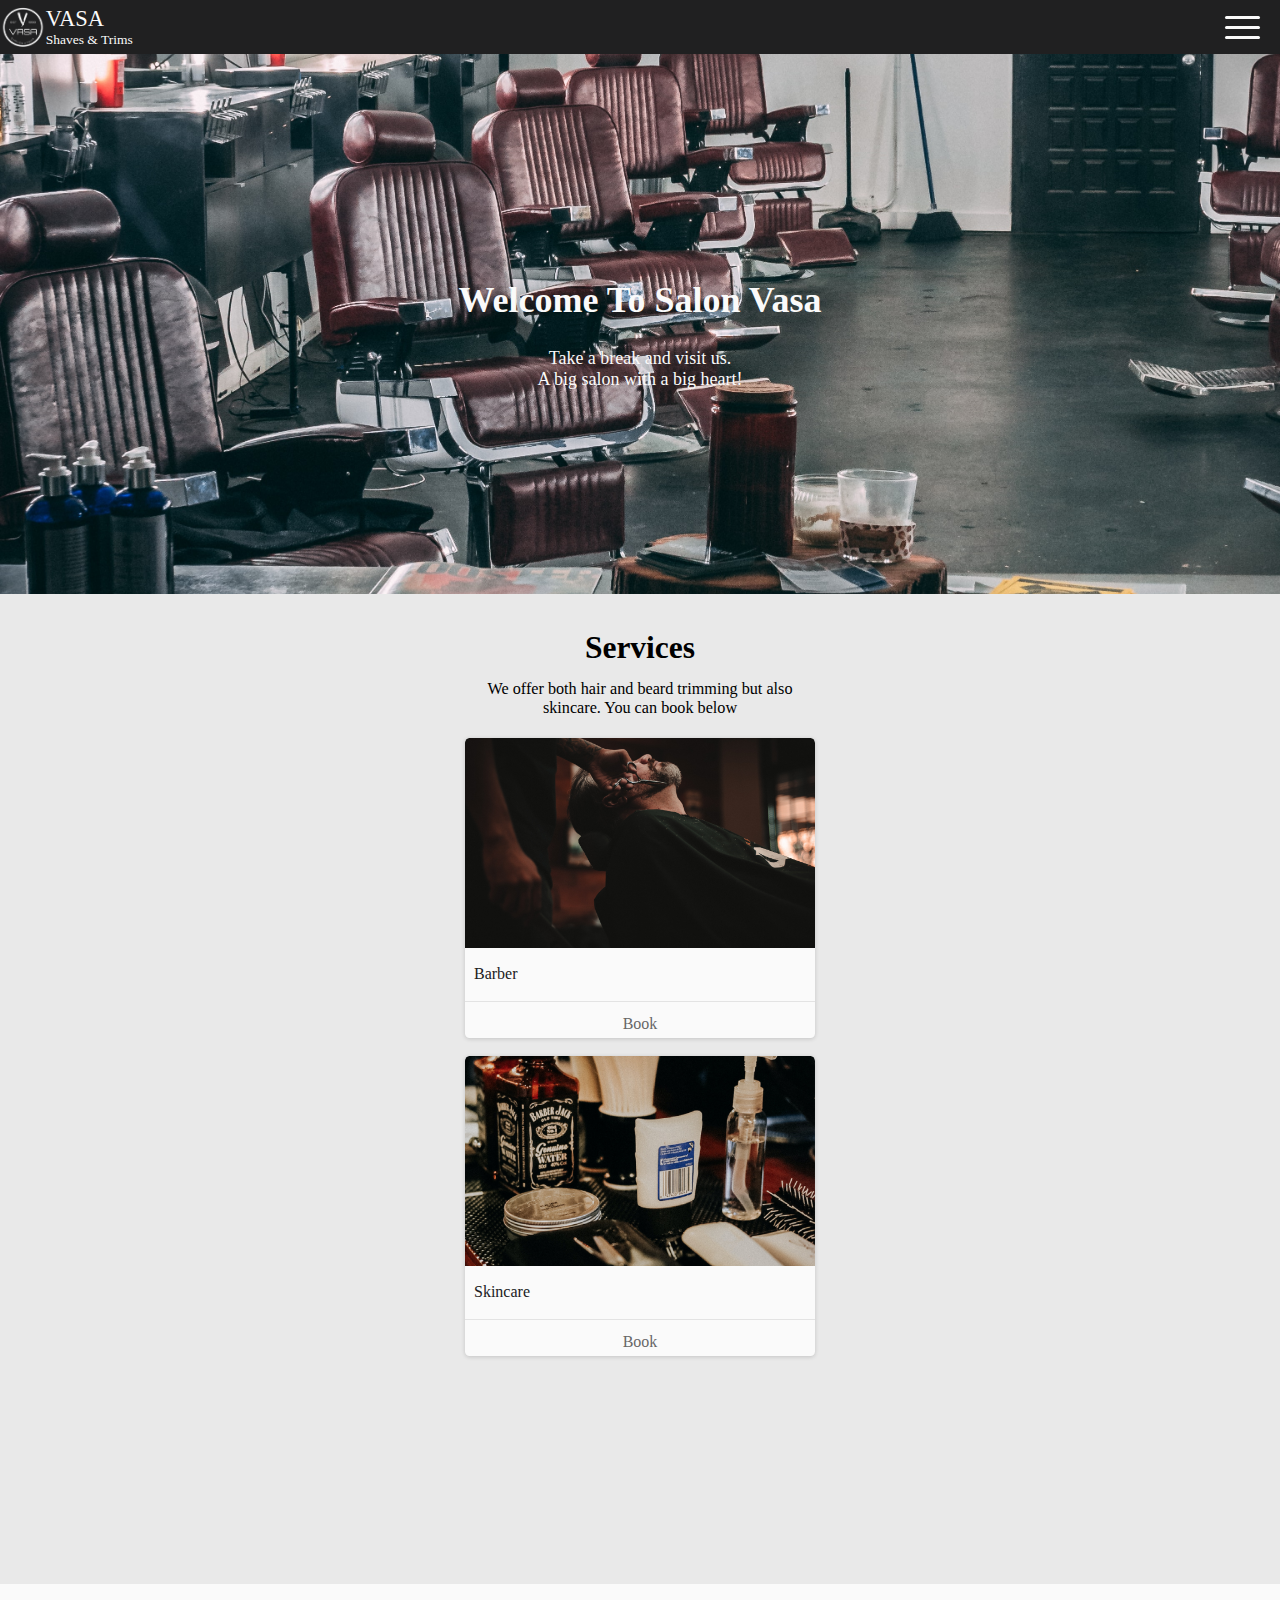
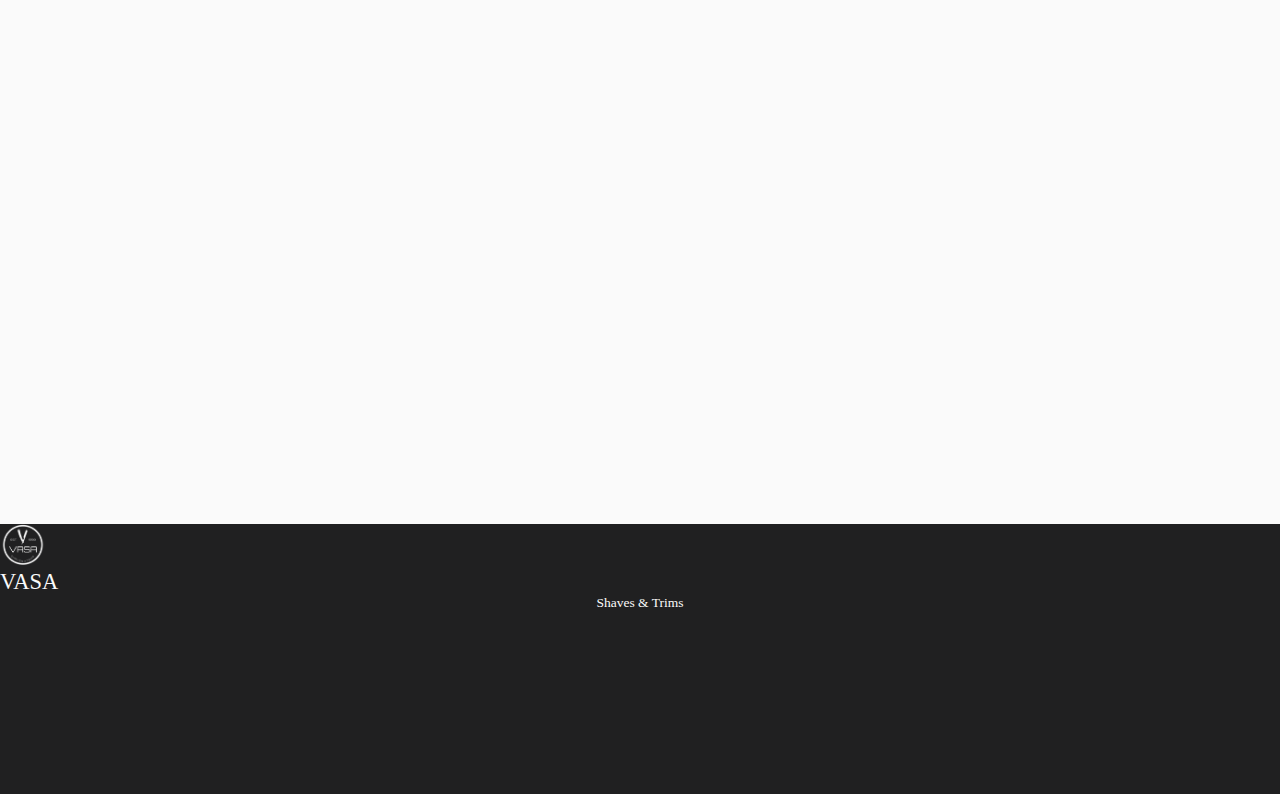
==== index.html @ c84121c0 "03-22" ====
<!DOCTYPE html>
<html lang="en">
<head>
    <meta charset="UTF-8">
    <meta http-equiv="X-UA-Compatible" content="IE=edge">
    <meta name="viewport" content="width=device-width, initial-scale=1.0">
    <link rel="stylesheet" href="/css/style.css">
    <title>Vasa</title>
</head>
<body>

    <div id="gridwrapper_home">

        <header>
            <div id="logo_and_name">
                <img id="logo" src="/img/barberlogo2.png" alt="logo">

                <div>
                    <p id="name">VASA</p>
                    <p id="name2">Shaves & Trims</p>
                </div>
            </div>

            <ul id="nav_links">
                <li><a href="index.html">Home</a></li>
                <li><a href="#">Products</a></li>
                <li><a href="#">Open Hours</a></li>
                <li><a href="#">Book</a></li>
            </ul>

            <div id="burger">
                <div id="line1"></div>
                <div id="line2"></div>
                <div id="line3"></div>
            </div>
        </header>


        <section id="welcome">

            <h1> Welcome To Salon Vasa</h1>

            <p class="slogan">Take a break and visit us.</p>
            <p class="slogan">A big salon with a big heart!</p>

        </section>
            

        <section id="services">

                <div id="service1">
                    <h2>Services</h2>
                    <p>We offer both hair and beard trimming but also skincare. You can book below</p>
                </div>

                <a id="service2" class="gridwrapper_mini" href="#">
                    <div id="service_img1" class="service_img"></div>
                    <p class="service_name"> Barber</p>
                    <div class="book_button">Book</div>
                </a>

                <a id="service3" class="gridwrapper_mini" href="#">
                    <div id="service_img2" class="service_img"></div>
                    <p class="service_name">Skincare</p>
                    <div class="book_button">Book</div>
                </a>

        </section>


        <section id="other_services">

            <h2></h2>

            <div>
                <ul></ul>
                <ul></ul>
                <ul></ul>
                <ul></ul>
            </div>

            <h2></h2>

            <p></p>

        </section>


        <footer>
            <img id="logo" src="/img/barberlogo2.png" alt="logo">

            <div>
                <p id="name">VASA</p>
                <p id="name2">Shaves & Trims</p>
            </div>

            
        </footer>

    </div>

    <script src="js/js.js"></script>
</body>
</html>
---- css/style.css ----
* {
 margin: 0;
 padding: 0;
}

header {
    grid-area: he;
    background-color: rgb(32, 27, 27);
    position: sticky;
    top: 0;
    z-index: 
}

#gridwrapper_home {
    display: grid;
    grid-template-columns: 100%;
    grid-template-rows: 6vh 60vh 110vh 60vh 30vh;
    grid-template-areas:
    "he"
    "we"
    "se"
    "ot"
    "fo";
}

header {
    grid-area: he;
    background-color: rgb(32, 32, 33);
    position: sticky;
    top: 0;
    display: flex;
    justify-content: space-between;
    align-items: center;
}

#logo_and_name {
    display: flex;
    align-items: center; 
}   

#logo {
    height: 4.5vh;
    width: auto;
}

#name {
    color: rgb(250, 250, 250);
    font-size: 2.5vh;
}

#name2 {
    color: rgb(250, 250, 250);
    text-align: center;
    font-size: 1.5vh;
}

#burger div {
    width: 35px;
    height: 3px;
    background-color:rgb(250, 250, 250);
    margin: 7px;
    border-radius: 5px;
    transition: all 0.3s;
    margin-right: 20px;
}

#nav_links {
    display: flex;
    flex-direction: column;
    height: 40vh;
    width: 100%;
    background-color: rgb(32, 32, 33);
    justify-content: space-around;
    position: absolute;
    top: -40vh;
    right: 0px;
    transition: all 0.4s;
    z-index: -1;
}

#nav_links li {
    list-style: none;
    border-top: solid rgb(27, 27, 28) 2px;
    margin-left: 2vw;
    height: 100%;
    display: flex;
    align-items: center;
}

#nav_links a {
    display: flex;
    text-decoration: none;
    color: rgb(250, 250, 250);
}

#nav_links a:hover {
    cursor: pointer;
    text-decoration: underline;
    transition: 0.2s;
}

#burger {
    cursor: pointer;
}

.burger_toggle #line2 {
    opacity: 0;
}

.burger_toggle #line1 {
    transform: rotate(-45deg) translate( -4.5px, 10px);
}

.burger_toggle #line3 {
    transform: rotate(45deg) translate( -4.5px, -10px);
}

.nav_active {
    transform: translateY(45.9vh);
}

#welcome {
    grid-area: we;
    background-image: url(/img/jj-shev-VrxWLZnCcBA-unsplash.jpg);
    background-size: 100% auto;
    background-position: center;
}

h1 {
    color: rgb(250, 250, 250);
    font-size: 4vh;
    text-align: center;
    margin-top: 25vh;
    margin-bottom: 3vh;
}

.slogan {
    color: rgb(250, 250, 250);
    font-size: 2vh;
    text-align: center;
}

#services {
    background-color: rgb(233, 233, 233);
    display: grid;
    grid-template-rows: 10vh 300px 300px;
    grid-template-columns: 350px;
    grid-gap: 2vh;
    padding-top: 4vh;
    justify-content: center;
    grid-template-areas: 
    "s1"
    "s2"
    "s3"
    ;
}

#service1 {
    grid-area: s1;
    text-align: center;
}

#service1 h2{
    font-size: 3.5vh;
}

#service1 p{
    margin-top: 1.5vh;
    font-size: 1.8vh;
    overflow: hidden;
}

#service2 {
    grid-area: s2;
    background-color: rgb(250, 250, 250);
    border-radius: 0.5vh;
    box-shadow: rgba(0, 0, 0, 0.16) 0px 1px 4px;
    overflow: hidden;
    text-decoration: none;
    transition: 0.3s;
}

#service3 {
    grid-area: s3;
    background-color: rgb(250, 250, 250);
    border-radius: 0.5vh;
    box-shadow: rgba(0, 0, 0, 0.16) 0px 1px 4px;
    overflow: hidden;
    text-decoration: none;
    transition: 0.3s;
}

#service2:hover {
    transform:translate(0vh, -0.35vh);
}

#service3:hover {
    transform:translate(0vh, -0.35vh);
}

.gridwrapper_mini {
    display: grid;
    grid-template-columns: 100%;
    grid-template-rows: 70% 17.5% 17.5%;
    grid-template-areas:
    "si"
    "sn"
    "bb"
    ;
}

.service_img {
    grid-area: si;
}

#service_img1 {
    background-image: url(/img/allef-vinicius-IvQeAVeJULw-unsplash.jpg);
    background-position: center;
    background-size: 100% auto;
    border-top-left-radius: 0.5vh;
    border-top-right-radius: 0.5vh;
}

#service_img2 {
    background-image: url(/img/dwi-rina-0_8qlYOmX7g-unsplash.jpg);
    background-position: center;
    background-size: 100% auto;
    border-top-left-radius: 0.5vh;
    border-top-right-radius: 0.5vh;
}

.service_name {
    grid-area: sn;
    display: flex;
    align-items: center;
    padding-left: 1vh;
    color: rgb(32, 32, 33);
}

.book_button {
    grid-area: bb;
    text-align: center;
    border-top: solid 1px rgb(227, 227, 227);
    padding-top: 1.5vh;
    text-decoration: none;
    color: rgb(103, 103, 103);
    transition: 0.3s;
}

.book_button:hover {
    background-color: rgb(225, 225, 225);
    color: rgb(92, 92, 92);
}


#other_services {
    grid-area: ot;
    background-color: rgb(250, 250, 250);
}

footer {
    grid-area: fo;
    background-color: rgb(32, 32, 33);
}



@media screen and (min-width: 800px) {

}
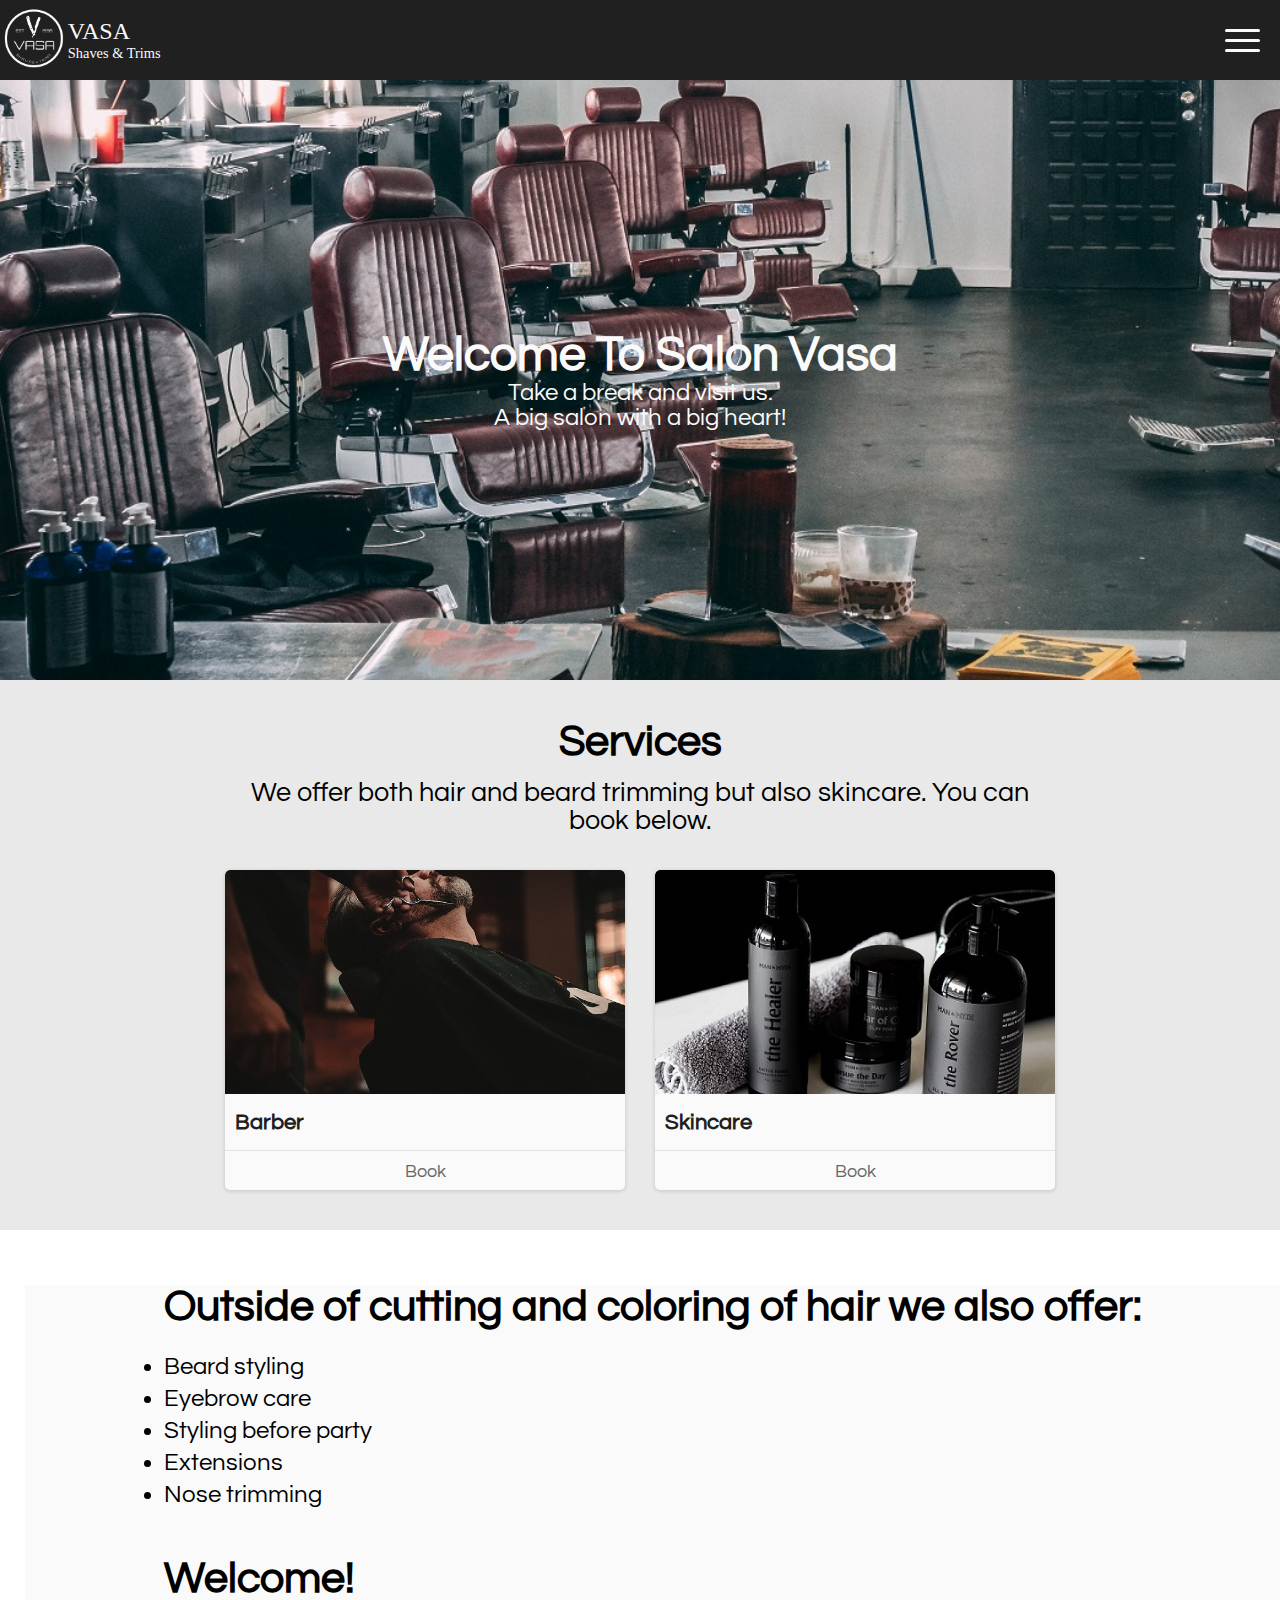
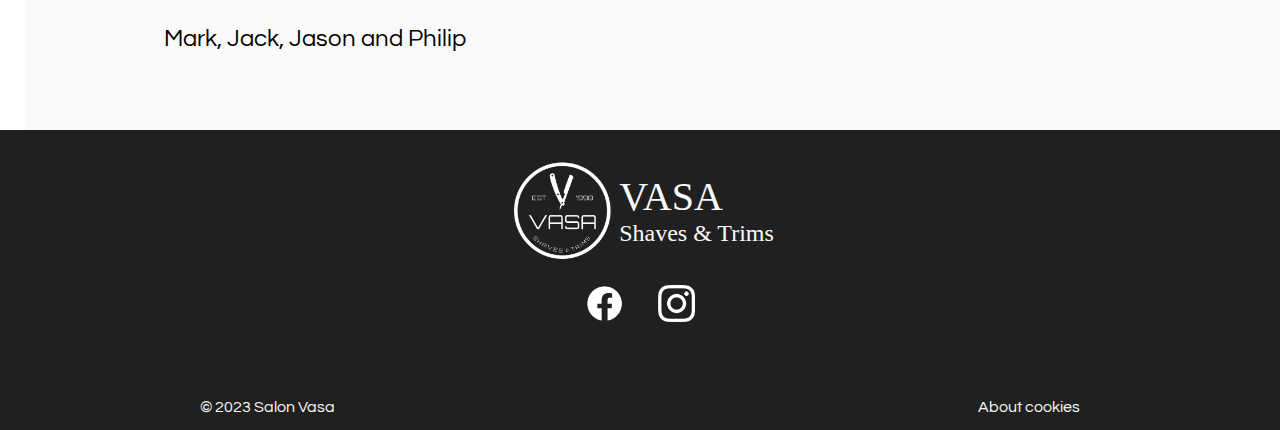
==== commit 748d904b: "04/02" ====
--- a/index.html
+++ b/index.html
@@ -5,6 +5,9 @@
     <meta http-equiv="X-UA-Compatible" content="IE=edge">
     <meta name="viewport" content="width=device-width, initial-scale=1.0">
     <link rel="stylesheet" href="/css/style.css">
+    <link rel="preconnect" href="https://fonts.googleapis.com">
+    <link rel="preconnect" href="https://fonts.gstatic.com" crossorigin>
+    <link href="https://fonts.googleapis.com/css2?family=Questrial&display=swap" rel="stylesheet">
     <title>Vasa</title>
 </head>
 <body>
@@ -13,7 +16,7 @@
 
         <header>
             <div id="logo_and_name">
-                <img id="logo" src="/img/barberlogo2.png" alt="logo">
+                <a href="index.html"><img id="logo" src="/img/barberlogo2.png" alt="logo"></a> 
 
                 <div>
                     <p id="name">VASA</p>
@@ -22,10 +25,11 @@
             </div>
 
             <ul id="nav_links">
-                <li><a href="index.html">Home</a></li>
-                <li><a href="#">Products</a></li>
-                <li><a href="#">Open Hours</a></li>
-                <li><a href="#">Book</a></li>
+                <li><a href="index.html"><p>Home</p></a></li>
+                <li><a href="products.html"><p>Products</p></a></li>
+                <li><a href="open_hours.html"><p>Open Hours</p></a></li>
+                <li><a href="#"><p>Book</p></a></li>
+                <li><a href="about_us.html"><p>About Us</p></a></li>
             </ul>
 
             <div id="burger">
@@ -50,7 +54,7 @@
 
                 <div id="service1">
                     <h2>Services</h2>
-                    <p>We offer both hair and beard trimming but also skincare. You can book below</p>
+                    <p>We offer both hair and beard trimming but also skincare. You can book below.</p>
                 </div>
 
                 <a id="service2" class="gridwrapper_mini" href="#">
@@ -69,32 +73,45 @@
 
 
         <section id="other_services">
+            <div>
+                <h2>Outside of cutting and coloring of hair we also offer:</h2>
 
-            <h2></h2>
+                <div class="service_list">
+                    <li>Beard styling</li>
+                    <li>Eyebrow care</li>
+                    <li>Styling before party</li>
+                    <li>Extensions</li>
+                    <li>Nose trimming</li>
+                </div>
+        
 
-            <div>
-                <ul></ul>
-                <ul></ul>
-                <ul></ul>
-                <ul></ul>
-            </div>
+                <h2>Welcome!</h2>
 
-            <h2></h2>
-
-            <p></p>
+                <p>Mark, Jack, Jason and Philip</p>
+            </div>   
 
         </section>
 
 
         <footer>
-            <img id="logo" src="/img/barberlogo2.png" alt="logo">
+            <div class="footer_logo_name">
+                <img id="footer_logo" src="/img/barberlogo2.png" alt="logo">
 
-            <div>
-                <p id="name">VASA</p>
-                <p id="name2">Shaves & Trims</p>
+                <div>
+                    <p id="name_footer">VASA</p>
+                    <p id="name_footer2">Shaves & Trims</p>
+                </div>
             </div>
 
-            
+            <div class="insta_fb">
+                <img id="facebook" src="/img/f_logo_RGB-White_58.png" alt="facebook">
+                <img id="insta" src="/img/Instagram_Glyph_White.png" alt="insta">
+            </div>
+
+            <div class="footer_text">
+                <p>&copy; 2023 Salon Vasa</p>
+                <p id="about_us_footer">About cookies</p>
+            </div>
         </footer>
 
     </div>
--- a/css/style.css
+++ b/css/style.css
@@ -3,18 +3,14 @@
  padding: 0;
 }
 
-header {
-    grid-area: he;
-    background-color: rgb(32, 27, 27);
-    position: sticky;
-    top: 0;
-    z-index: 
+body {
+    background-color: rgb;
 }
 
 #gridwrapper_home {
     display: grid;
     grid-template-columns: 100%;
-    grid-template-rows: 6vh 60vh 110vh 60vh 30vh;
+    grid-template-rows: 80px 500px 880px 500px 300px;
     grid-template-areas:
     "he"
     "we"
@@ -31,6 +27,7 @@
     display: flex;
     justify-content: space-between;
     align-items: center;
+    z-index: 2;
 }
 
 #logo_and_name {
@@ -39,19 +36,19 @@
 }   
 
 #logo {
-    height: 4.5vh;
+    height: 60px;
     width: auto;
 }
 
 #name {
     color: rgb(250, 250, 250);
-    font-size: 2.5vh;
+    font-size: 1.5rem;
 }
 
 #name2 {
     color: rgb(250, 250, 250);
     text-align: center;
-    font-size: 1.5vh;
+    font-size: 0.9rem;
 }
 
 #burger div {
@@ -67,12 +64,12 @@
 #nav_links {
     display: flex;
     flex-direction: column;
-    height: 40vh;
+    height: 400px;
     width: 100%;
     background-color: rgb(32, 32, 33);
     justify-content: space-around;
     position: absolute;
-    top: -40vh;
+    top: -400px;
     right: 0px;
     transition: all 0.4s;
     z-index: -1;
@@ -81,22 +78,33 @@
 #nav_links li {
     list-style: none;
     border-top: solid rgb(27, 27, 28) 2px;
-    margin-left: 2vw;
     height: 100%;
     display: flex;
     align-items: center;
 }
 
 #nav_links a {
-    display: flex;
+    width: 100%;
+    height: 100%;
+    display: flex;
+    align-items: center;
     text-decoration: none;
-    color: rgb(250, 250, 250);
+}
+
+#nav_links p {
+    margin-left: 15px;
+    color: rgb(250, 250, 250);
+    font-size: 1.3rem;
 }
 
 #nav_links a:hover {
     cursor: pointer;
-    text-decoration: underline;
     transition: 0.2s;
+    background-color: rgb(225, 225, 225);
+}
+
+#nav_links a:hover p {
+    color: rgb(27, 27, 28);
 }
 
 #burger {
@@ -116,7 +124,7 @@
 }
 
 .nav_active {
-    transform: translateY(45.9vh);
+    transform: translateY(480px);
 }
 
 #welcome {
@@ -124,29 +132,32 @@
     background-image: url(/img/jj-shev-VrxWLZnCcBA-unsplash.jpg);
     background-size: 100% auto;
     background-position: center;
+    display: flex;
+    flex-direction: column;
+    justify-content: center;
 }
 
 h1 {
     color: rgb(250, 250, 250);
-    font-size: 4vh;
+    font-family: 'Questrial', sans-serif;
+    font-size: 3rem;
     text-align: center;
-    margin-top: 25vh;
-    margin-bottom: 3vh;
 }
 
 .slogan {
     color: rgb(250, 250, 250);
-    font-size: 2vh;
+    font-size: 1.5rem;
     text-align: center;
+    font-family: 'Questrial', sans-serif;
 }
 
 #services {
     background-color: rgb(233, 233, 233);
     display: grid;
-    grid-template-rows: 10vh 300px 300px;
-    grid-template-columns: 350px;
-    grid-gap: 2vh;
-    padding-top: 4vh;
+    grid-template-rows: 100px 320px 320px;
+    grid-template-columns: 92vw;
+    grid-gap: 30px;
+    padding-top: 40px;
     justify-content: center;
     grid-template-areas: 
     "s1"
@@ -158,22 +169,23 @@
 #service1 {
     grid-area: s1;
     text-align: center;
+    font-family: 'Questrial', sans-serif;
 }
 
 #service1 h2{
-    font-size: 3.5vh;
+    font-size: 2.1rem;
 }
 
 #service1 p{
-    margin-top: 1.5vh;
-    font-size: 1.8vh;
+    margin-top: 15px;
+    font-size: 1.4rem;
     overflow: hidden;
 }
 
 #service2 {
     grid-area: s2;
     background-color: rgb(250, 250, 250);
-    border-radius: 0.5vh;
+    border-radius: 5px;
     box-shadow: rgba(0, 0, 0, 0.16) 0px 1px 4px;
     overflow: hidden;
     text-decoration: none;
@@ -183,7 +195,7 @@
 #service3 {
     grid-area: s3;
     background-color: rgb(250, 250, 250);
-    border-radius: 0.5vh;
+    border-radius: 5px;
     box-shadow: rgba(0, 0, 0, 0.16) 0px 1px 4px;
     overflow: hidden;
     text-decoration: none;
@@ -192,10 +204,12 @@
 
 #service2:hover {
     transform:translate(0vh, -0.35vh);
+    z-index: 1;
 }
 
 #service3:hover {
     transform:translate(0vh, -0.35vh);
+    z-index: 1;
 }
 
 .gridwrapper_mini {
@@ -217,34 +231,38 @@
     background-image: url(/img/allef-vinicius-IvQeAVeJULw-unsplash.jpg);
     background-position: center;
     background-size: 100% auto;
-    border-top-left-radius: 0.5vh;
-    border-top-right-radius: 0.5vh;
+    border-top-left-radius: 5px;
+    border-top-right-radius: 5px;
 }
 
 #service_img2 {
-    background-image: url(/img/dwi-rina-0_8qlYOmX7g-unsplash.jpg);
+    background-image: url(/img/the-nix-company-tR-fqLlBg5c-unsplash.jpg);
     background-position: center;
     background-size: 100% auto;
-    border-top-left-radius: 0.5vh;
-    border-top-right-radius: 0.5vh;
+    border-top-left-radius: 5px;
+    border-top-right-radius: 5px;
 }
 
 .service_name {
     grid-area: sn;
     display: flex;
     align-items: center;
-    padding-left: 1vh;
+    padding-left: 10px;
     color: rgb(32, 32, 33);
+    font-family: 'Questrial', sans-serif;
+    font-size: 1.4rem;
+    font-weight: bolder;
 }
 
 .book_button {
     grid-area: bb;
     text-align: center;
     border-top: solid 1px rgb(227, 227, 227);
-    padding-top: 1.5vh;
+    padding-top: 3%;
     text-decoration: none;
     color: rgb(103, 103, 103);
     transition: 0.3s;
+    font-family: 'Questrial', sans-serif;
 }
 
 .book_button:hover {
@@ -256,15 +274,373 @@
 #other_services {
     grid-area: ot;
     background-color: rgb(250, 250, 250);
+    margin: 25px 0 0 20px;
+    display: flex;
+    justify-content: center;
+}
+
+#other_services h2 {
+    font-family: 'Questrial', sans-serif;
+    margin-bottom: 25px;
+    font-size: 2.1rem;
+}
+
+#other_services p{
+    font-family: 'Questrial', sans-serif;
+    font-size: 1.5rem;
+}
+
+.service_list {
+    margin-bottom: 50px;
+}
+
+
+.service_list li{
+    font-family: 'Questrial', sans-serif;
+    margin-bottom: 7px;
+    font-size: 1.5rem;
 }
 
 footer {
     grid-area: fo;
     background-color: rgb(32, 32, 33);
-}
-
-
-
-@media screen and (min-width: 800px) {
+    position: relative;
+}
+
+.footer_logo_name {
+    display: flex;
+    align-items: center;
+    justify-content: center;
+    margin-top: 30px;
+}
+
+#name_footer {
+    font-size: 40px;
+    color: rgb(250, 250, 250);
+}
+
+#name_footer2{
+    font-size: 18px;
+    color: rgb(250, 250, 250);
+}
+
+#footer_logo {
+    height: 75px;
+    width: auto;
+}
+
+.insta_fb {
+    display: flex;
+    justify-content: center;
+    align-items: center;
+    gap: 20px;
+    margin-top: 30px;
+}
+
+#facebook {
+    height: 37px;
+    width: auto;
+}
+
+#insta {
+    height: 37px;
+    width: auto;
+}
+
+.footer_text {
+    position: absolute;
+    display: flex;
+    justify-content: space-between;
+    bottom: 0;
+    left: 0;
+    right: 0;
+    margin: 0 10px 15px 10px;
+}
+
+.footer_text p {
+    color: rgb(250, 250, 250);
+    font-family: 'Questrial', sans-serif;
+}
+
+#gridwrapper_open_hours{
+    display: grid;
+    grid-template-columns: 100%;
+    grid-template-rows: 80px minmax(calc(100vh - (80px + 300px)), 420px) 300px;
+    grid-template-areas:
+    "he"
+    "oh"
+    "fo";
+}
+
+#open_hours {
+    grid-area: oh;
+}
+
+#opening_hours h2 {
+    text-align: center;
+    font-family: 'Questrial', sans-serif;
+    font-size: 2.2rem;
+    margin: 20px 0 40px 0;
+}
+
+.schedule {
+    display: flex;
+    flex-direction: column;
+    gap: 4vh;
+    align-content: center;
+    margin: 0 20px 0 20px;
+}
+
+.day_time {
+    display: flex;
+    justify-content: space-between;
+    font-size: 1.3rem;
+}
+
+.day_time p {
+    font-family: 'Questrial', sans-serif;
+}
+
+.day {
+    font-weight: bolder;
+}
+
+#gridwrapper_aboutus{
+    display: grid;
+    grid-template-columns: 100%;
+    grid-template-rows: 80px 300px;
+    grid-template-areas:
+    "he"
+    "fo";
+}
+
+
+#gridwrapper_products{
+    display: grid;
+    grid-template-columns: 100%;
+    grid-template-rows: 80px 1000px 300px;
+    grid-template-areas:
+    "he"
+    "pr"
+    "fo";
+}
+
+.gridwrapper_mini_products {
+    display: grid;
+    grid-template-columns: 90vw;
+    grid-template-rows: 50px 250px 250px 250px 250px;
+    grid-template-areas:
+    "h2"
+    "p1"
+    "p2"
+    "p3"
+    "p4"
+    ;
+}
+
+#products_title {
+    grid-area: h2;
+}
+
+#product1 {
+    grid-area: p1;
+}
+
+#product2{
+    grid-area: p2;
+}
+
+#product3{
+    grid-area: p3;
+}
+
+#product4{
+    grid-area: p4;
+}
+
+.product img {
+    height: 100px;
+    width: auto;
+}
+
+
+@media screen and (min-width: 500px) {
+    #services {
+        grid-template-columns: 400px;
+    }
+
+    #gridwrapper_home {
+        grid-template-rows: 80px 500px 880px 450px 300px;
+    }  
+}
+
+@media screen and (min-width: 900px) {
+    #services {
+        grid-template-rows: 100px 320px;
+        grid-template-columns: 400px 400px;
+        grid-gap: 50px 30px;
+        grid-template-areas: 
+        "s1 s1"
+        "s2 s3"
+        ;
+    }
+
+    #service1 h2{
+        font-size: 2.7rem;
+    }
+
+    #service1 p{
+        margin-top: 15px;
+        font-size: 1.7rem;
+        overflow: hidden;
+    }
+
+    #gridwrapper_home {
+        grid-template-rows: 80px 600px 550px 500px 300px;
+    }
+
+    h1 {
+        font-size: 3rem;
+    }
+    
+    .slogan {
+        font-size: 1.5rem;
+    }
+
+    #other_services {
+        margin: 55px 0 0 25px;
+    }
+
+    #other_services h2 {
+        font-size: 2.7rem;
+    }
+
+    .footer_text {
+        margin: 0 200px 15px 200px;
+    }
+
+    #name_footer {
+        font-size: 2.5rem;
+        color: rgb(250, 250, 250);
+    }
+    
+    #name_footer2{
+        font-size: 1.5rem;
+        color: rgb(250, 250, 250);
+    }
+    
+    #footer_logo {
+        height: 100px;
+        width: auto;
+    }
+    
+    .insta_fb {
+        gap: 35px;
+        margin-top: 25px;
+    }
+
+    .display_pc1 {
+        display: block;
+        margin-left: auto;
+        margin-right: auto;
+        width: 700px
+    }
+    
+    #opening_hours h2 {
+        font-size: 3rem;
+        margin-bottom: 70px;
+        margin-top: 50px;
+    }
+    
+    .schedule {
+        gap: 50px;
+    }
+    
+    .day_time {
+        font-size: 1.7rem;
+    }
+
+    #gridwrapper_open_hours{
+        grid-template-rows: 80px minmax(calc(100vh - (80px + 300px)), 700px) 300px;
+    }
+
+    .book_button {
+        font-size: 1.1rem;
+    }
+
+}
+
+@media screen and (min-width: 1400px) {
+    #services {
+        grid-template-rows: 100px 500px;
+        grid-template-columns: 650px 650px;
+        grid-gap: 50px 3vw;
+        grid-template-areas: 
+        "s1 s1"
+        "s2 s3"
+        ;
+    }
+
+    #service1 h2{
+        font-size: 3rem;
+    }
+
+    #service1 p{
+        margin-top: 15px;
+        font-size: 2rem;
+        overflow: hidden;
+    }
+
+    #gridwrapper_home {
+        grid-template-rows: 80px 600px 750px 500px 300px; 
+    }
+
+    h1 {
+        font-size: 4rem;
+    }
+    
+    .slogan {
+        font-size: 2rem;
+    }
+
+    #other_services {
+        margin: 55px 0 0 25px;
+    }
+
+    #other_services h2 {
+        font-size: 3rem;
+    }
+
+    .footer_text {
+        margin: 0 25% 15px 25%;
+    }
+    
+    #name_footer {
+        font-size: 3rem;
+        color: rgb(250, 250, 250);
+    }
+    
+    #name_footer2{
+        font-size: 1.8rem;
+        color: rgb(250, 250, 250);
+    }
+    
+    #footer_logo {
+        height: 120px;
+        width: auto;
+    }
+    
+    .insta_fb {
+        gap: 40px;
+        margin-top: 30px;
+    }
+
+    .display_pc1 {
+        width: 1000px
+    }
+
+    .book_button {
+        font-size: 1.3rem;
+    }
 
 }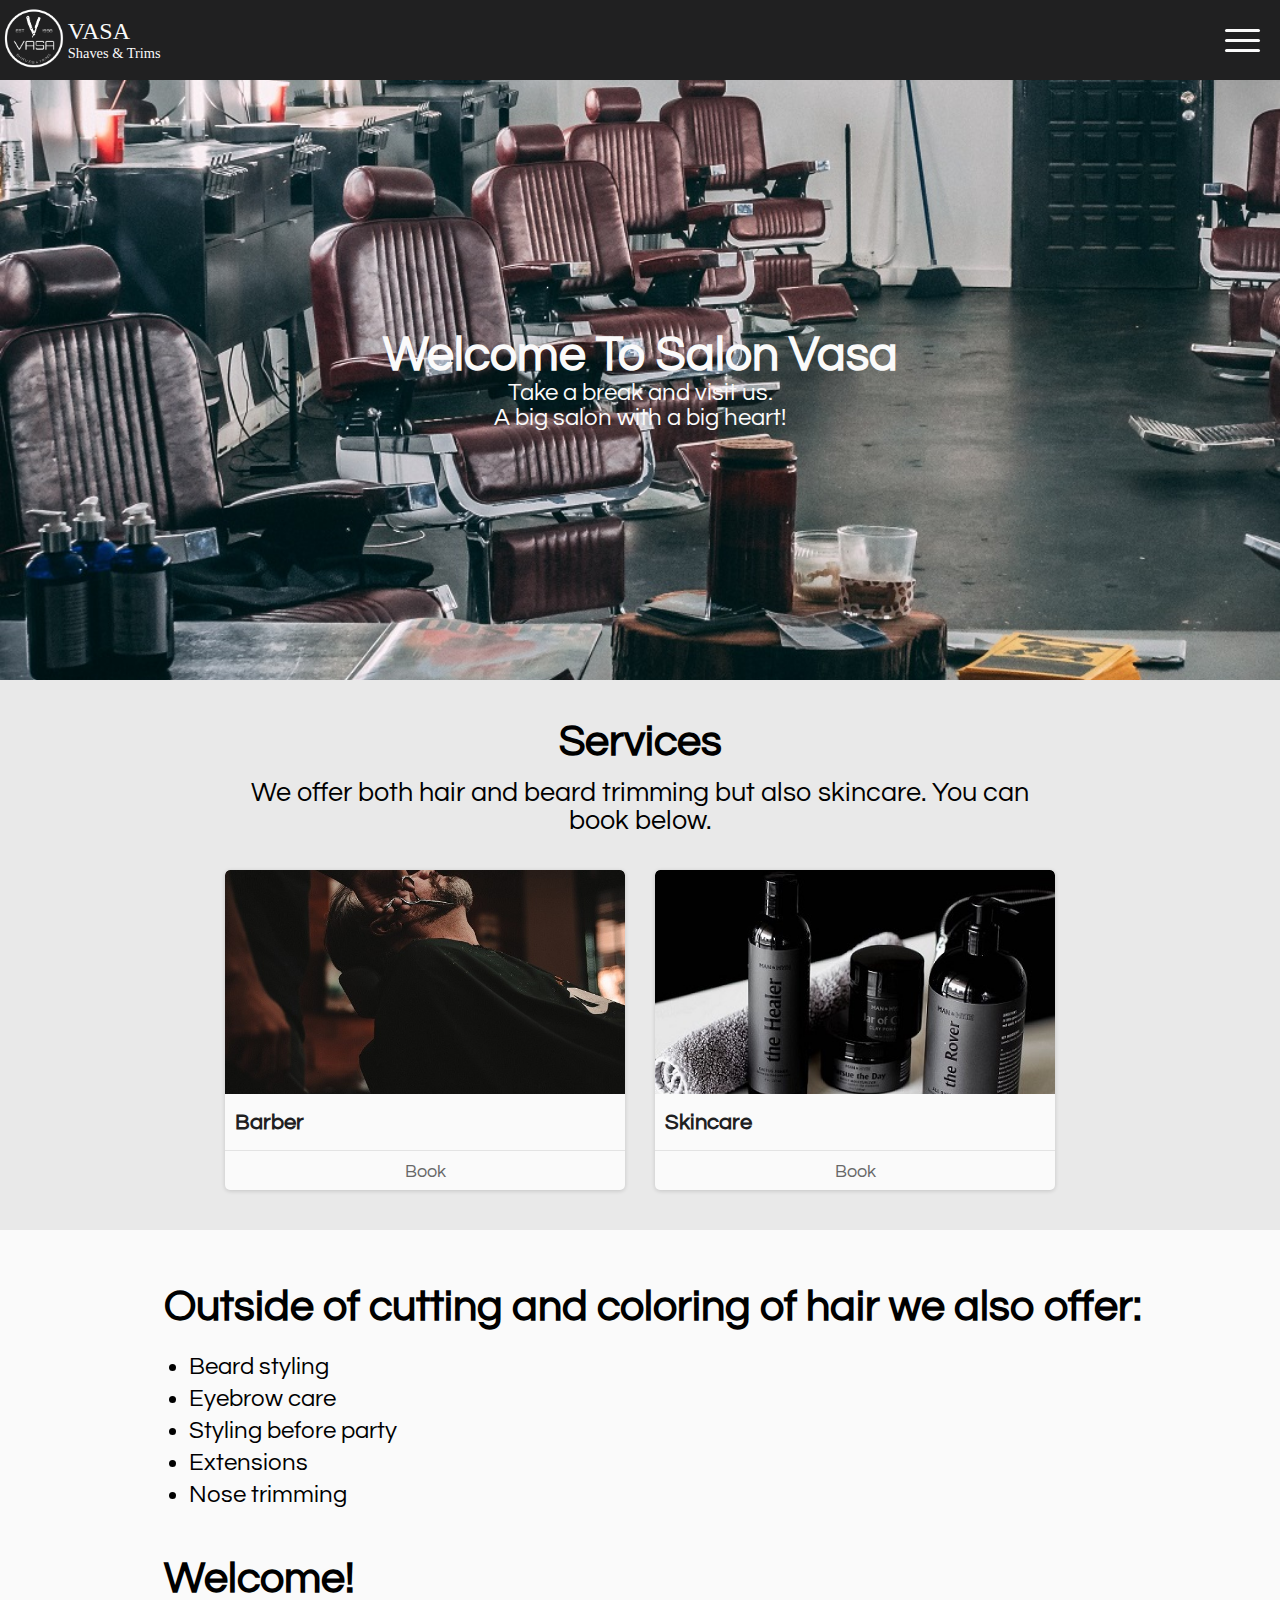
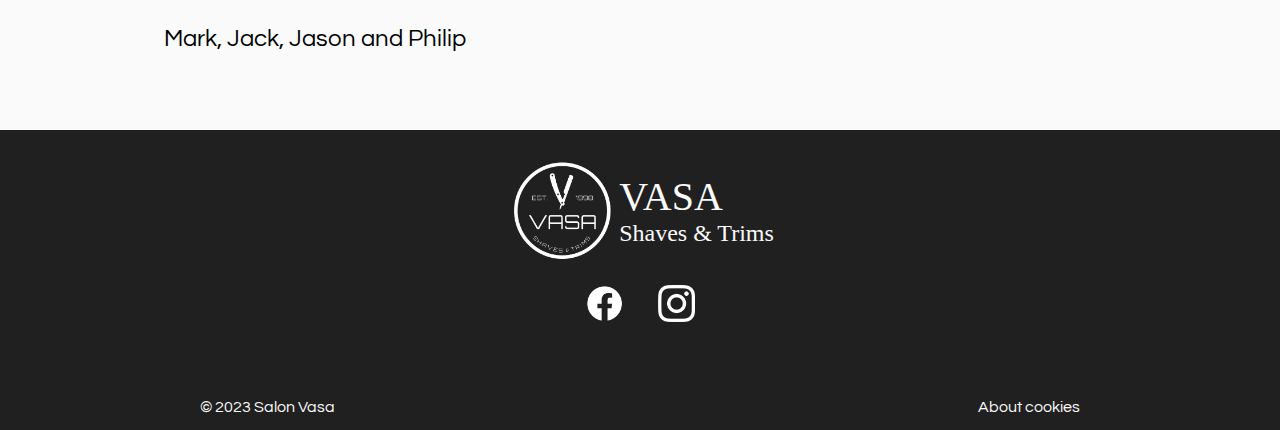
==== commit 0b93e721: "Inlämning" ====
--- a/index.html
+++ b/index.html
@@ -60,13 +60,13 @@
                 <a id="service2" class="gridwrapper_mini" href="#">
                     <div id="service_img1" class="service_img"></div>
                     <p class="service_name"> Barber</p>
-                    <div class="book_button">Book</div>
+                    <p class="book_button">Book</p>
                 </a>
 
                 <a id="service3" class="gridwrapper_mini" href="#">
                     <div id="service_img2" class="service_img"></div>
                     <p class="service_name">Skincare</p>
-                    <div class="book_button">Book</div>
+                    <p class="book_button">Book</p>
                 </a>
 
         </section>
@@ -76,13 +76,13 @@
             <div>
                 <h2>Outside of cutting and coloring of hair we also offer:</h2>
 
-                <div class="service_list">
+                <ul class="service_list">
                     <li>Beard styling</li>
                     <li>Eyebrow care</li>
                     <li>Styling before party</li>
                     <li>Extensions</li>
                     <li>Nose trimming</li>
-                </div>
+                </ul>
         
 
                 <h2>Welcome!</h2>
--- a/css/style.css
+++ b/css/style.css
@@ -4,7 +4,7 @@
 }
 
 body {
-    background-color: rgb;
+    background-color: rgb(250, 250, 250);    
 }
 
 #gridwrapper_home {
@@ -259,7 +259,6 @@
     text-align: center;
     border-top: solid 1px rgb(227, 227, 227);
     padding-top: 3%;
-    text-decoration: none;
     color: rgb(103, 103, 103);
     transition: 0.3s;
     font-family: 'Questrial', sans-serif;
@@ -292,6 +291,7 @@
 
 .service_list {
     margin-bottom: 50px;
+    margin-left: 25px;
 }
 
 
@@ -418,50 +418,12 @@
 #gridwrapper_products{
     display: grid;
     grid-template-columns: 100%;
-    grid-template-rows: 80px 1000px 300px;
+    grid-template-rows: 80px 300px;
     grid-template-areas:
     "he"
-    "pr"
     "fo";
 }
 
-.gridwrapper_mini_products {
-    display: grid;
-    grid-template-columns: 90vw;
-    grid-template-rows: 50px 250px 250px 250px 250px;
-    grid-template-areas:
-    "h2"
-    "p1"
-    "p2"
-    "p3"
-    "p4"
-    ;
-}
-
-#products_title {
-    grid-area: h2;
-}
-
-#product1 {
-    grid-area: p1;
-}
-
-#product2{
-    grid-area: p2;
-}
-
-#product3{
-    grid-area: p3;
-}
-
-#product4{
-    grid-area: p4;
-}
-
-.product img {
-    height: 100px;
-    width: auto;
-}
 
 
 @media screen and (min-width: 500px) {
